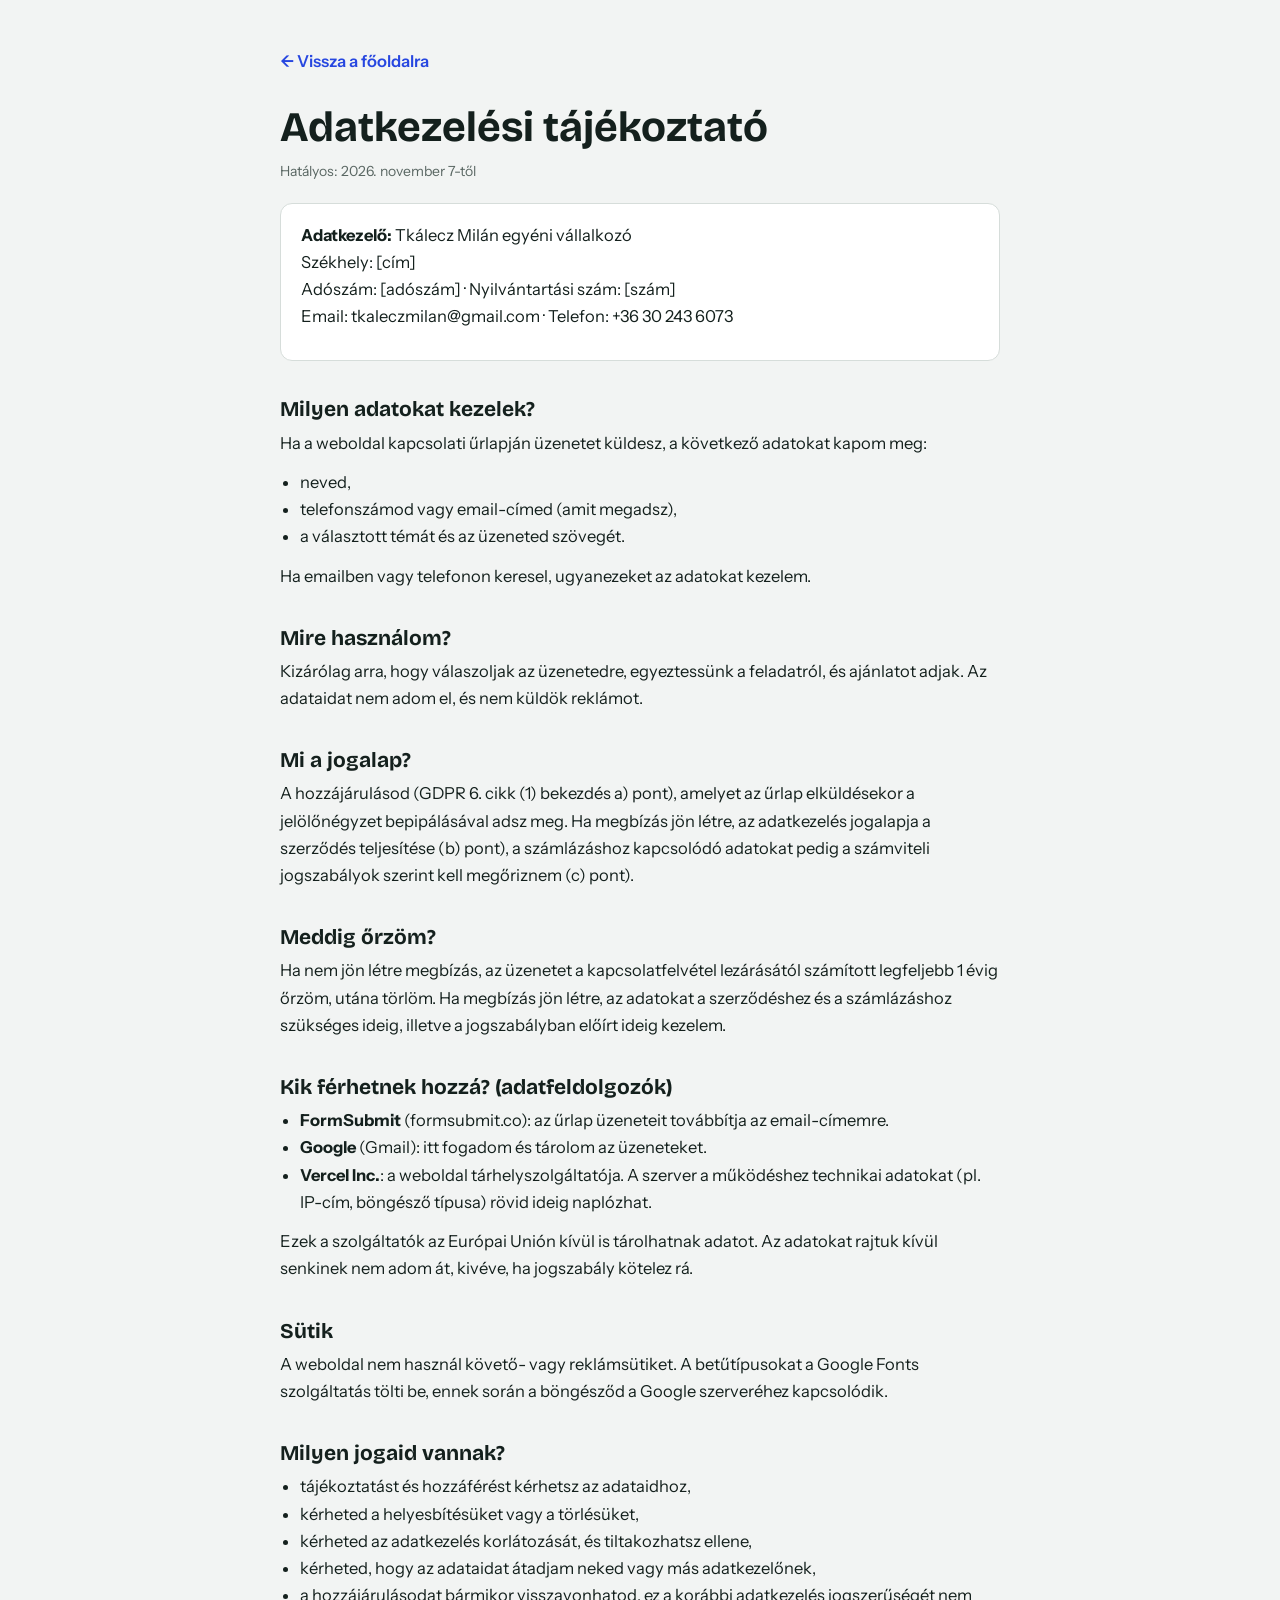
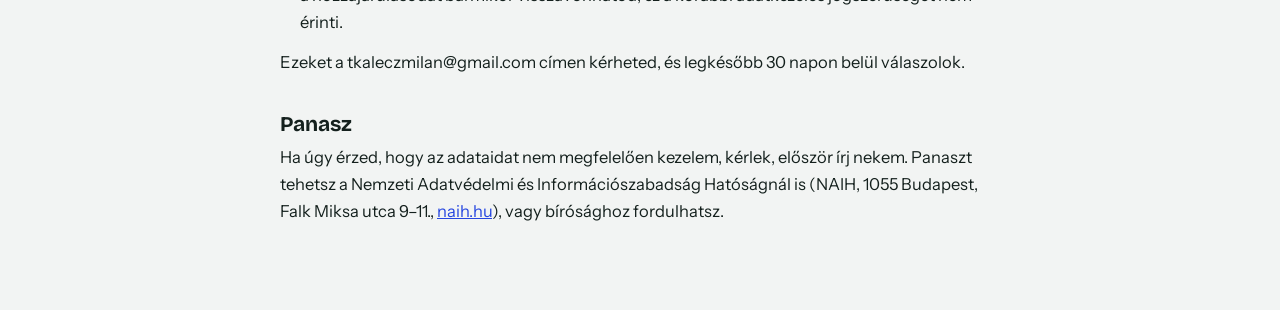
==== adatkezeles.html @ 9f311c2f "Működő kapcsolati űrlap és adatkezelési tájékoztató Co-Authored-By: Claude Opus 5.5 <noreply@anthrop" ====
<!doctype html>
<html lang="hu">
<head>
<meta charset="utf-8">
<meta name="viewport" content="width=device-width, initial-scale=1">
<title>Adatkezelési tájékoztató | Tkálecz Milán</title>
<meta name="robots" content="noindex">
<link rel="icon" href="img/ikon.png">
<link rel="stylesheet" href="https://fonts.googleapis.com/css2?family=Bricolage+Grotesque:opsz,wght@12..96,700&family=Instrument+Sans:wght@400;600&display=swap">
<style>
:root{--bg:#F2F4F3;--surface:#fff;--ink:#14201D;--muted:#5A6763;--line:#D6DDDA;--accent:#2747E0}
@media (prefers-color-scheme:dark){:root{--bg:#0F1513;--surface:#172020;--ink:#E7EDEA;--muted:#9AA8A3;--line:#2A3633;--accent:#7D93FF;color-scheme:dark}}
*{box-sizing:border-box}
body{margin:0;background:var(--bg);color:var(--ink);font:16.5px/1.65 "Instrument Sans",system-ui,sans-serif}
.wrap{max-width:760px;margin:0 auto;padding:48px max(20px,env(safe-area-inset-left,0px)) 72px}
a{color:var(--accent)}
.back{display:inline-block;margin-bottom:28px;text-decoration:none;font-weight:600}
h1,h2{font-family:"Bricolage Grotesque",system-ui,sans-serif;line-height:1.15;text-wrap:balance}
h1{font-size:clamp(30px,5vw,42px);margin:0 0 8px}
h2{font-size:21px;margin:36px 0 8px}
p,ul{margin:0 0 12px}
ul{padding-left:20px}
.meta{color:var(--muted);font-size:14px}
.box{background:var(--surface);border:1px solid var(--line);border-radius:12px;padding:18px 20px;margin:20px 0}
</style>
</head>
<body>
<main class="wrap">
  <a class="back" href="/">← Vissza a főoldalra</a>
  <h1>Adatkezelési tájékoztató</h1>
  <p class="meta">Hatályos: 2026. november 7-től</p>

  <div class="box">
    <p><strong>Adatkezelő:</strong> Tkálecz Milán egyéni vállalkozó<br>
    Székhely: [cím]<br>
    Adószám: [adószám] · Nyilvántartási szám: [szám]<br>
    Email: tkaleczmilan@gmail.com · Telefon: +36 30 243 6073</p>
  </div>

  <h2>Milyen adatokat kezelek?</h2>
  <p>Ha a weboldal kapcsolati űrlapján üzenetet küldesz, a következő adatokat kapom meg:</p>
  <ul>
    <li>neved,</li>
    <li>telefonszámod vagy email-címed (amit megadsz),</li>
    <li>a választott témát és az üzeneted szövegét.</li>
  </ul>
  <p>Ha emailben vagy telefonon keresel, ugyanezeket az adatokat kezelem.</p>

  <h2>Mire használom?</h2>
  <p>Kizárólag arra, hogy válaszoljak az üzenetedre, egyeztessünk a feladatról, és ajánlatot adjak. Az adataidat nem adom el, és nem küldök reklámot.</p>

  <h2>Mi a jogalap?</h2>
  <p>A hozzájárulásod (GDPR 6. cikk (1) bekezdés a) pont), amelyet az űrlap elküldésekor a jelölőnégyzet bepipálásával adsz meg. Ha megbízás jön létre, az adatkezelés jogalapja a szerződés teljesítése (b) pont), a számlázáshoz kapcsolódó adatokat pedig a számviteli jogszabályok szerint kell megőriznem (c) pont).</p>

  <h2>Meddig őrzöm?</h2>
  <p>Ha nem jön létre megbízás, az üzenetet a kapcsolatfelvétel lezárásától számított legfeljebb 1 évig őrzöm, utána törlöm. Ha megbízás jön létre, az adatokat a szerződéshez és a számlázáshoz szükséges ideig, illetve a jogszabályban előírt ideig kezelem.</p>

  <h2>Kik férhetnek hozzá? (adatfeldolgozók)</h2>
  <ul>
    <li><strong>FormSubmit</strong> (formsubmit.co): az űrlap üzeneteit továbbítja az email-címemre.</li>
    <li><strong>Google</strong> (Gmail): itt fogadom és tárolom az üzeneteket.</li>
    <li><strong>Vercel Inc.</strong>: a weboldal tárhelyszolgáltatója. A szerver a működéshez technikai adatokat (pl. IP-cím, böngésző típusa) rövid ideig naplózhat.</li>
  </ul>
  <p>Ezek a szolgáltatók az Európai Unión kívül is tárolhatnak adatot. Az adatokat rajtuk kívül senkinek nem adom át, kivéve, ha jogszabály kötelez rá.</p>

  <h2>Sütik</h2>
  <p>A weboldal nem használ követő- vagy reklámsütiket. A betűtípusokat a Google Fonts szolgáltatás tölti be, ennek során a böngésződ a Google szerveréhez kapcsolódik.</p>

  <h2>Milyen jogaid vannak?</h2>
  <ul>
    <li>tájékoztatást és hozzáférést kérhetsz az adataidhoz,</li>
    <li>kérheted a helyesbítésüket vagy a törlésüket,</li>
    <li>kérheted az adatkezelés korlátozását, és tiltakozhatsz ellene,</li>
    <li>kérheted, hogy az adataidat átadjam neked vagy más adatkezelőnek,</li>
    <li>a hozzájárulásodat bármikor visszavonhatod, ez a korábbi adatkezelés jogszerűségét nem érinti.</li>
  </ul>
  <p>Ezeket a tkaleczmilan@gmail.com címen kérheted, és legkésőbb 30 napon belül válaszolok.</p>

  <h2>Panasz</h2>
  <p>Ha úgy érzed, hogy az adataidat nem megfelelően kezelem, kérlek, először írj nekem. Panaszt tehetsz a Nemzeti Adatvédelmi és Információszabadság Hatóságnál is (NAIH, 1055 Budapest, Falk Miksa utca 9–11., <a href="https://naih.hu" target="_blank" rel="noopener">naih.hu</a>), vagy bírósághoz fordulhatsz.</p>
</main>
</body>
</html>
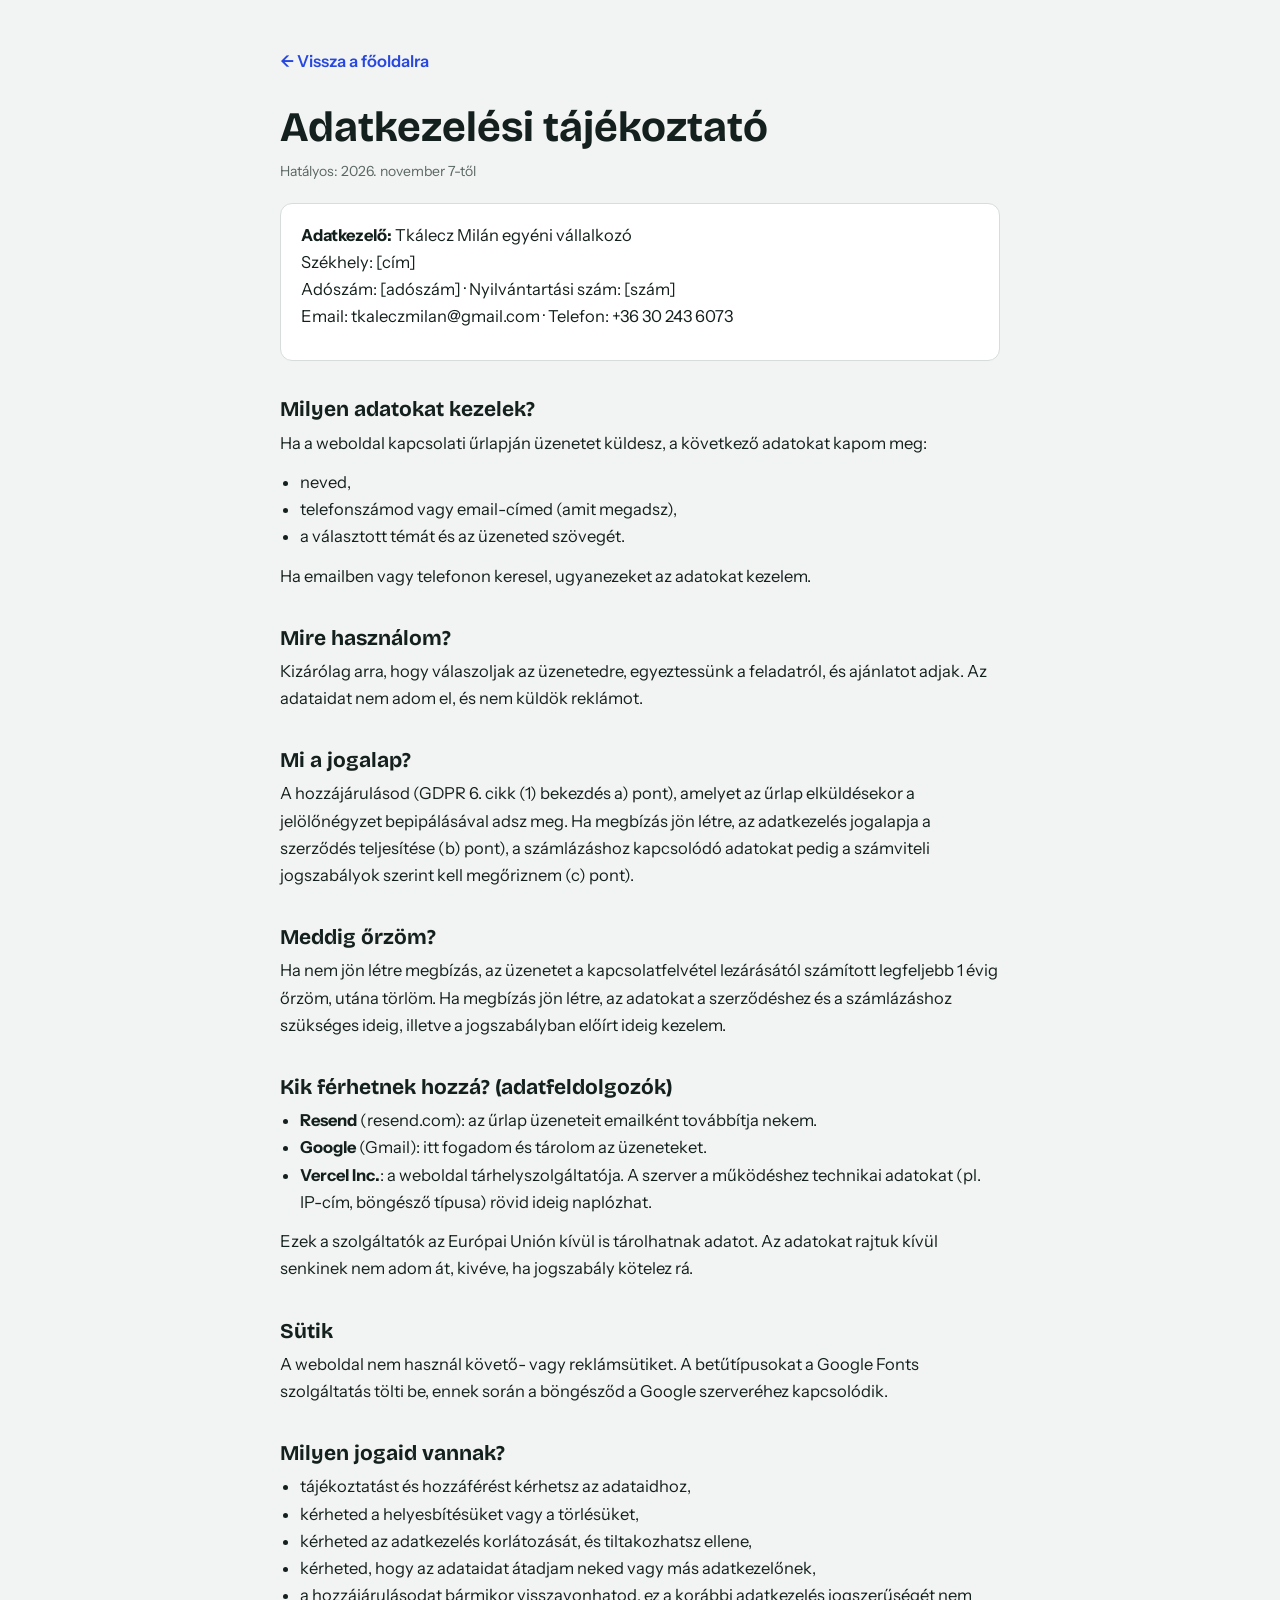
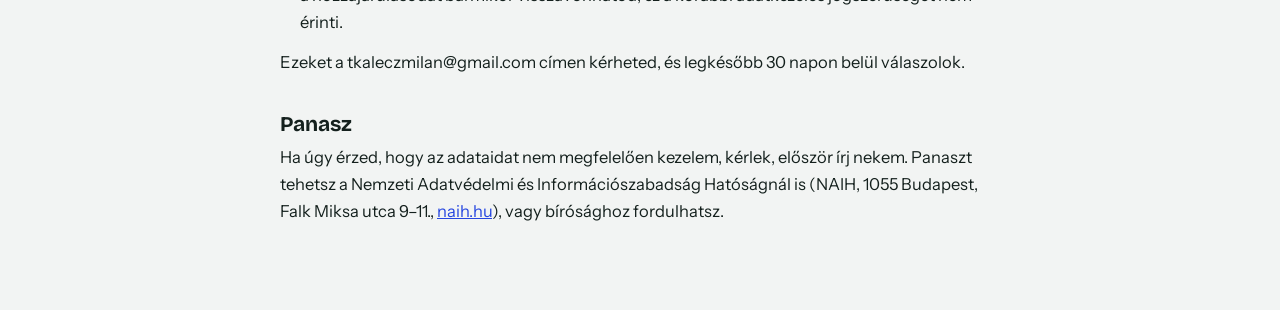
==== commit f2e3286a: "Űrlap: Resend-alapú küldés saját Vercel-függvénnyel Co-Authored-By: Claude Opus 5.5 <noreply@anthrop" ====
--- a/adatkezeles.html
+++ b/adatkezeles.html
@@ -57,7 +57,7 @@
 
   <h2>Kik férhetnek hozzá? (adatfeldolgozók)</h2>
   <ul>
-    <li><strong>FormSubmit</strong> (formsubmit.co): az űrlap üzeneteit továbbítja az email-címemre.</li>
+    <li><strong>Resend</strong> (resend.com): az űrlap üzeneteit emailként továbbítja nekem.</li>
     <li><strong>Google</strong> (Gmail): itt fogadom és tárolom az üzeneteket.</li>
     <li><strong>Vercel Inc.</strong>: a weboldal tárhelyszolgáltatója. A szerver a működéshez technikai adatokat (pl. IP-cím, böngésző típusa) rövid ideig naplózhat.</li>
   </ul>
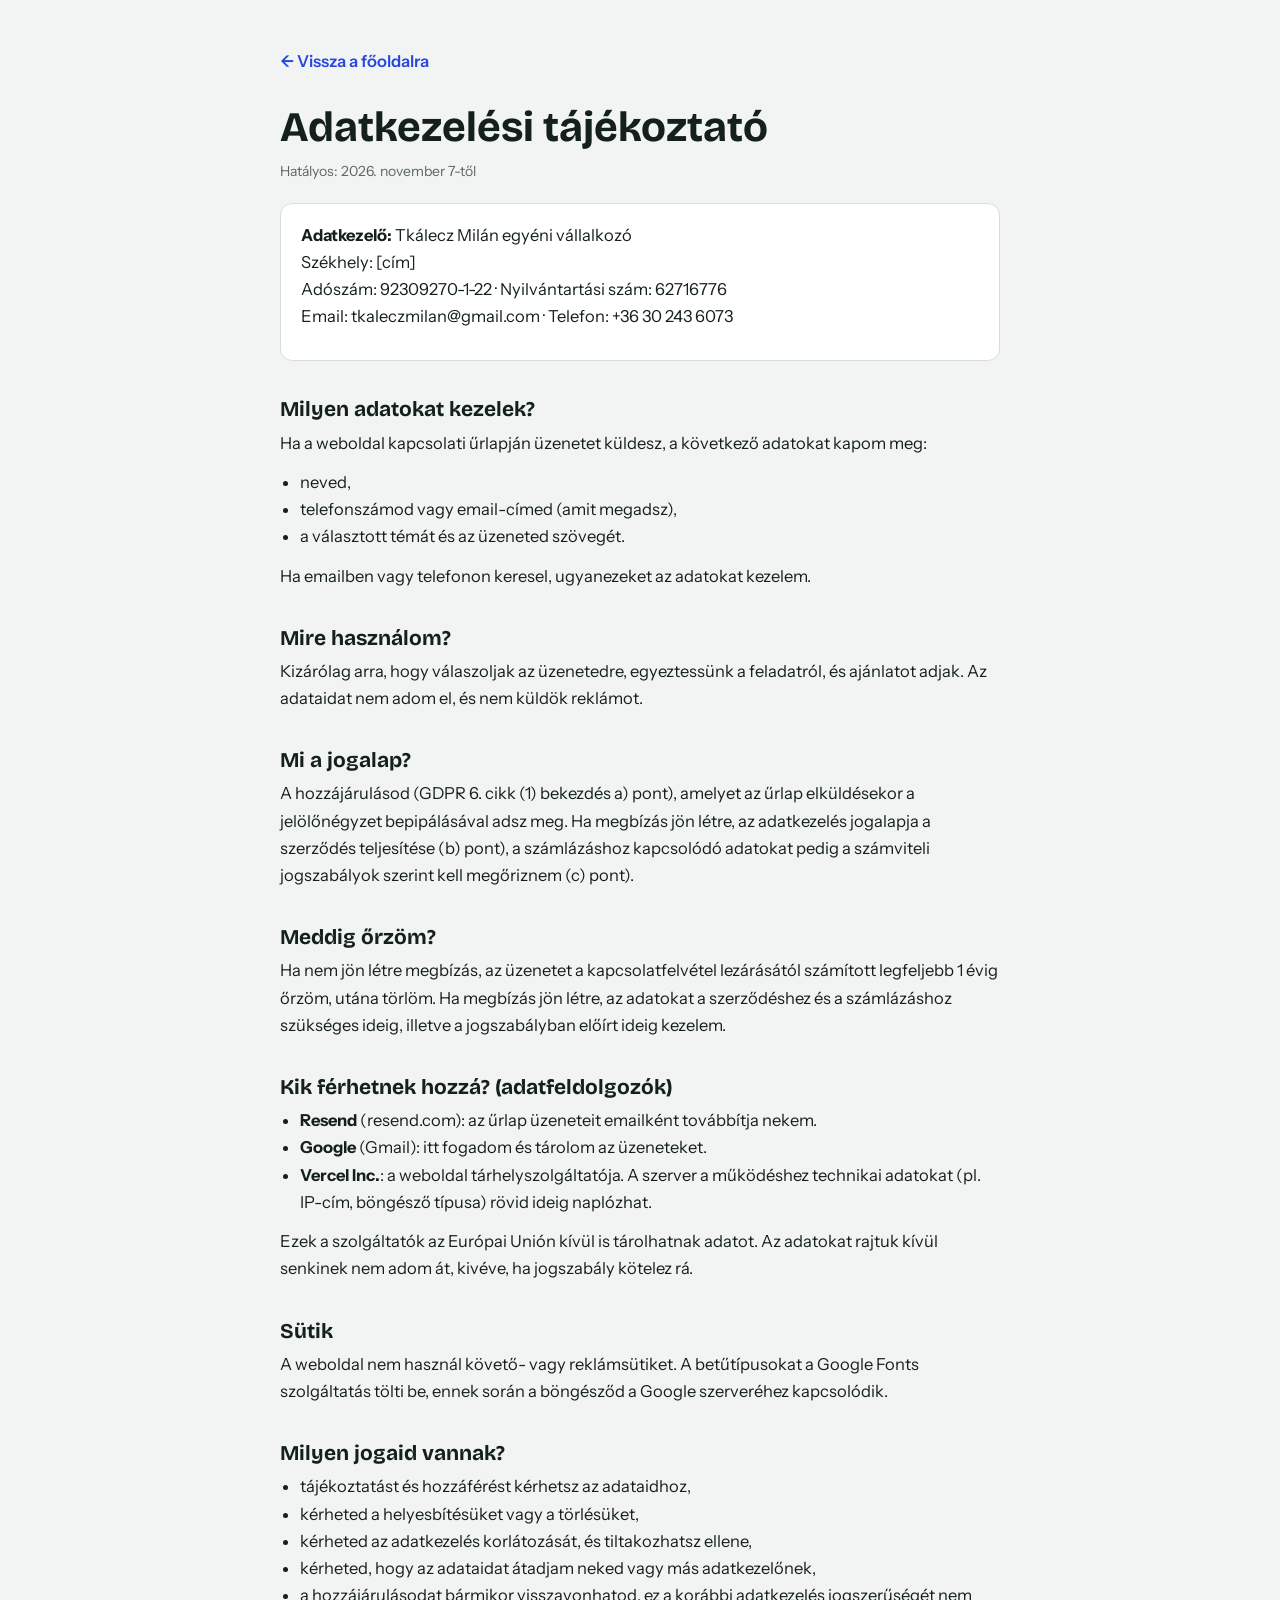
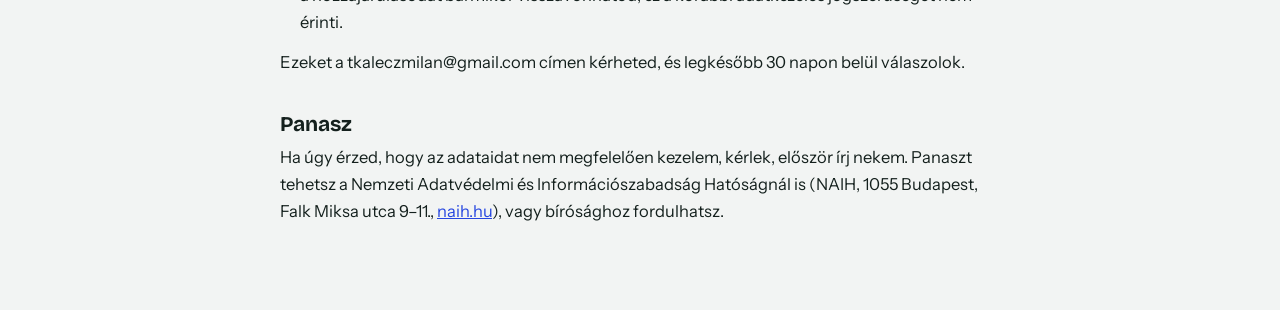
==== commit f517f232: "Impresszum: adószám és nyilvántartási szám Co-Authored-By: Claude Opus 5.5 <noreply@anthropic.com> C" ====
--- a/adatkezeles.html
+++ b/adatkezeles.html
@@ -33,7 +33,7 @@
   <div class="box">
     <p><strong>Adatkezelő:</strong> Tkálecz Milán egyéni vállalkozó<br>
     Székhely: [cím]<br>
-    Adószám: [adószám] · Nyilvántartási szám: [szám]<br>
+    Adószám: 92309270-1-22 · Nyilvántartási szám: 62716776<br>
     Email: tkaleczmilan@gmail.com · Telefon: +36 30 243 6073</p>
   </div>
 
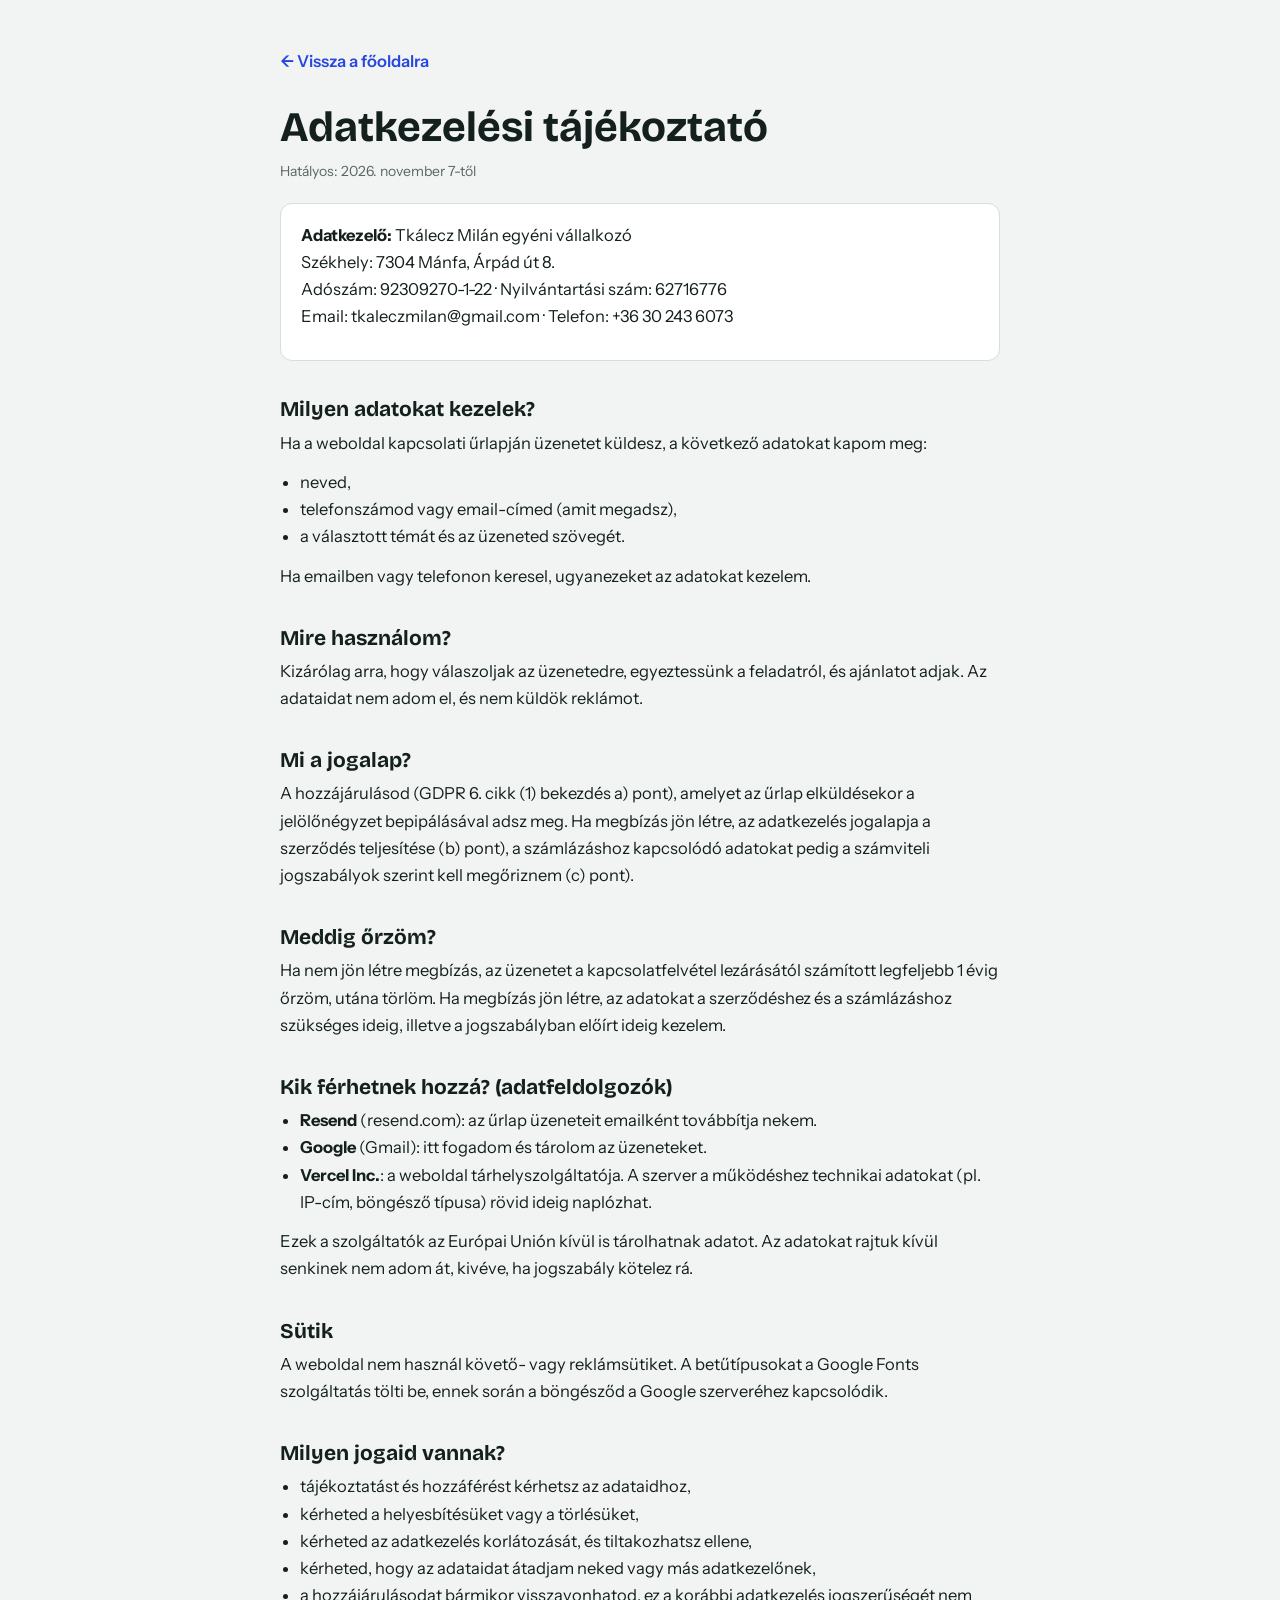
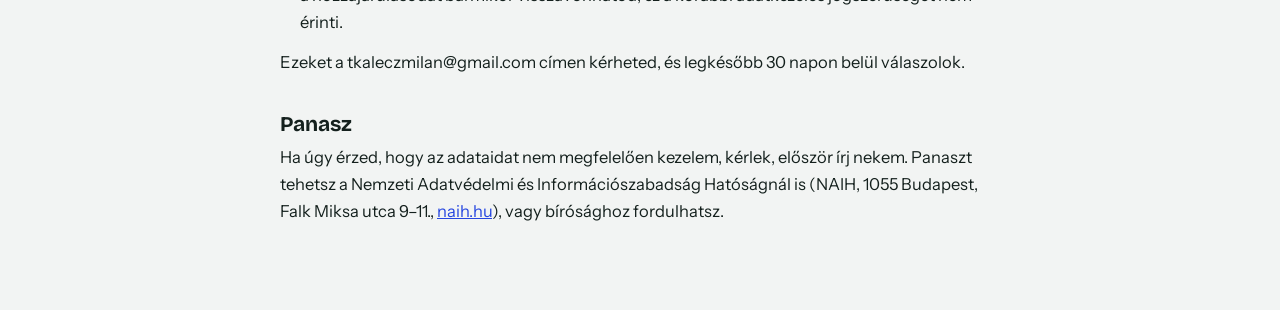
==== commit 5ce969b6: "Impresszum: székhely Co-Authored-By: Claude Opus 5.5 <noreply@anthropic.com> Claude-Session: https:/" ====
--- a/adatkezeles.html
+++ b/adatkezeles.html
@@ -32,7 +32,7 @@
 
   <div class="box">
     <p><strong>Adatkezelő:</strong> Tkálecz Milán egyéni vállalkozó<br>
-    Székhely: [cím]<br>
+    Székhely: 7304 Mánfa, Árpád út 8.<br>
     Adószám: 92309270-1-22 · Nyilvántartási szám: 62716776<br>
     Email: tkaleczmilan@gmail.com · Telefon: +36 30 243 6073</p>
   </div>
